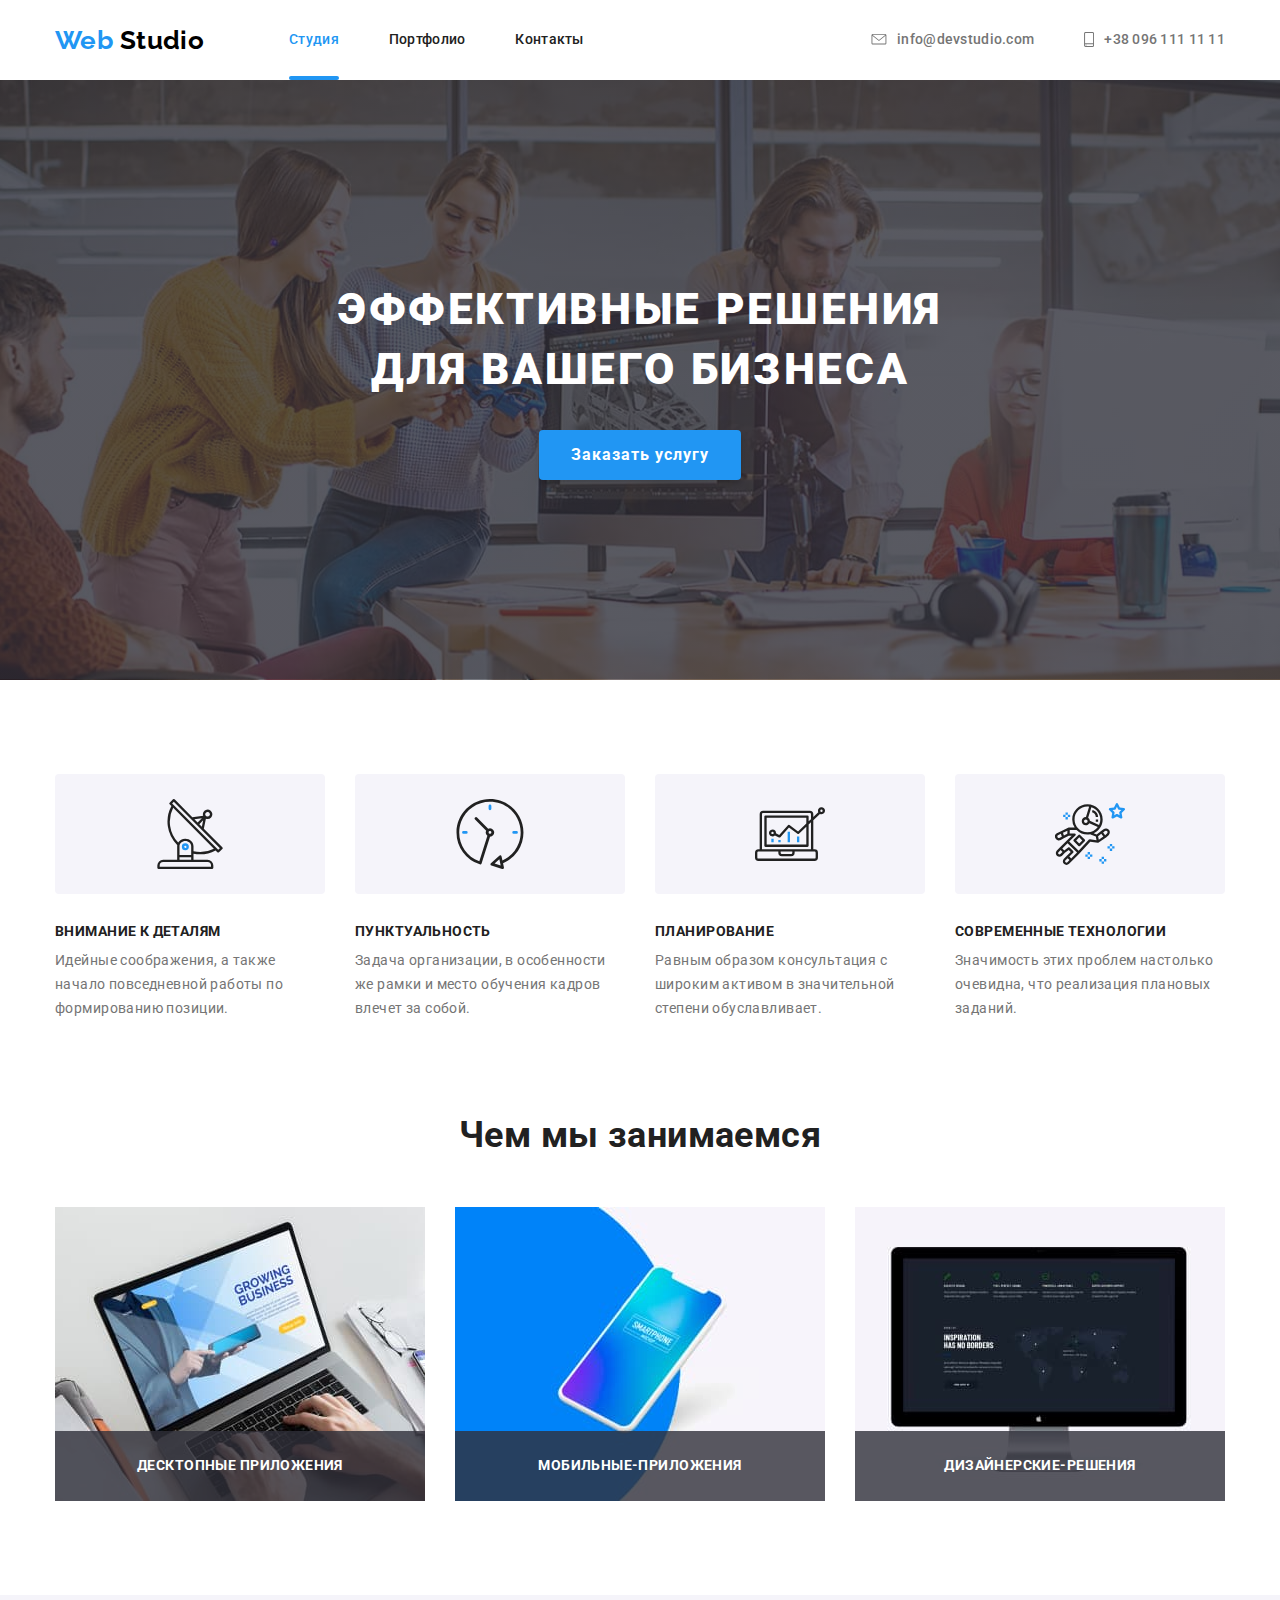
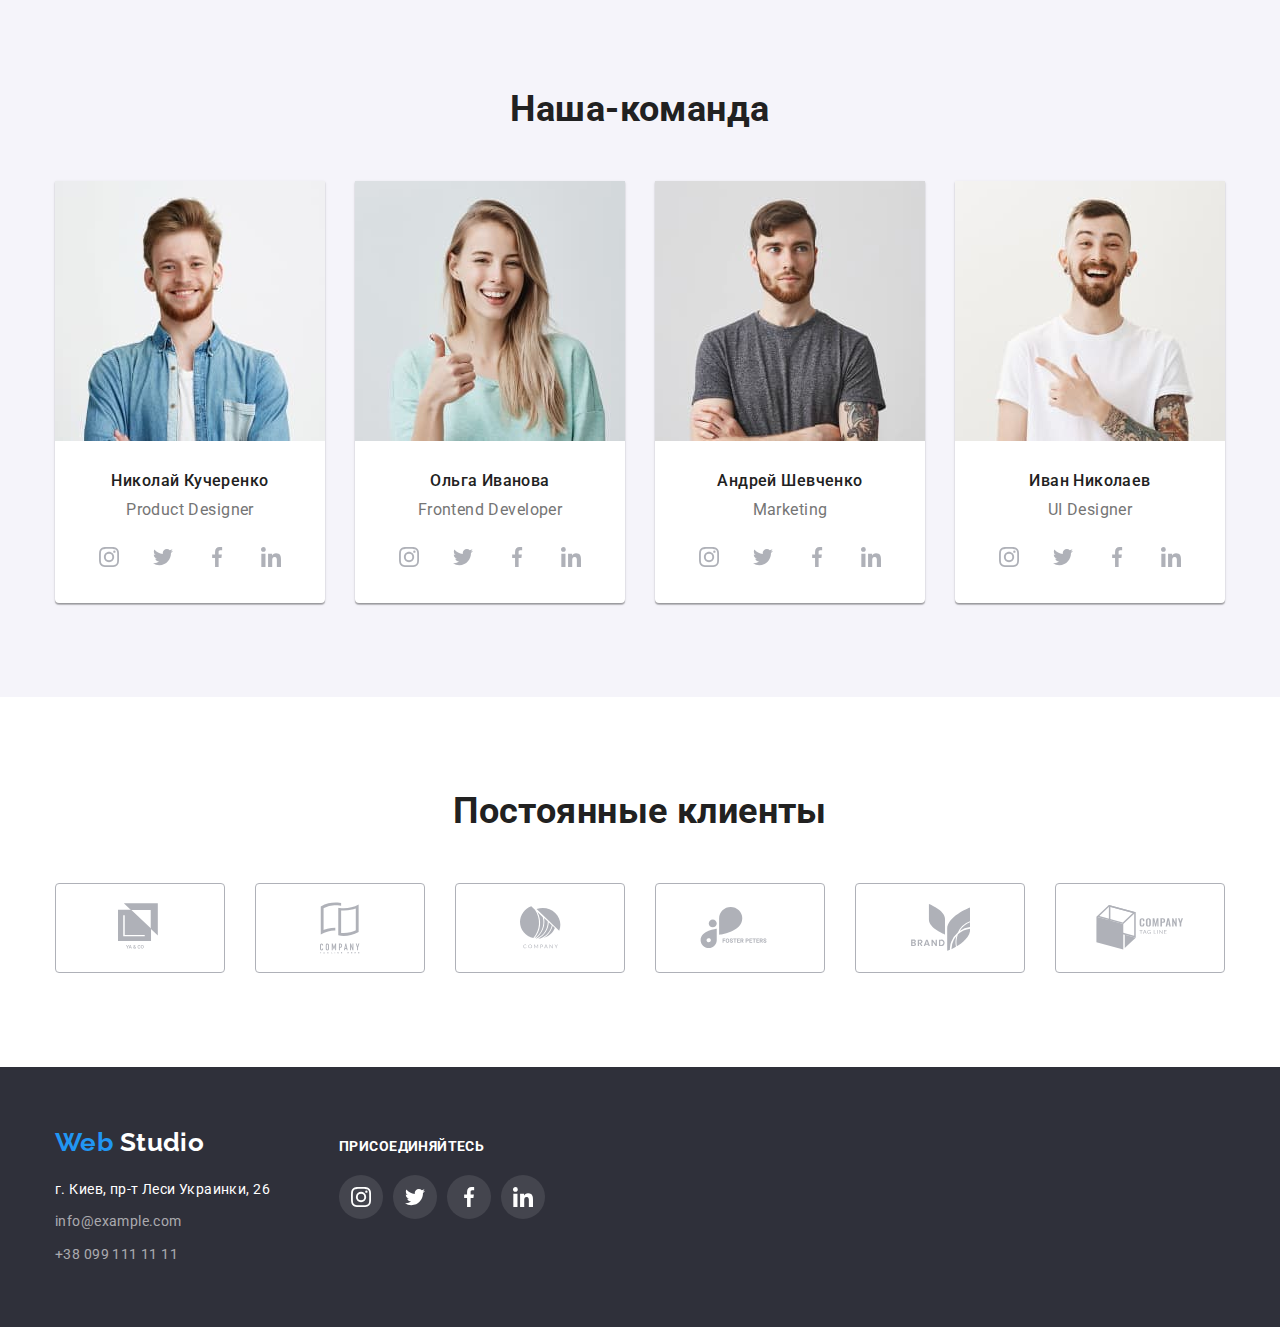
==== index.html @ 8d8c25d4 "Переносе всі файли і папки з попередньої домашки" ====
<!DOCTYPE html>
<html lang="ru">
  <head>
    <meta charset="UTF-8" />
    <meta name="viewport" content="width=device-width, initial-scale=1.0" />
    <title>Веб Студия</title>
    <link href="https://fonts.googleapis.com/css2?family=Raleway:wght@700&family=Roboto:wght@400;500;700;900&display=swap" rel="stylesheet" />
    <link rel="stylesheet" href="./css/normalize.css" />
    <link rel="stylesheet" href="./css/styles.css" />
  </head>
  <body>
    <!-- шапка-сайту -->
    <header class="header studio">
      <div class="container">
        <nav class="header-navigation">
          <a class="logo link" href="./index.html" lang="en">
            <span class="logo-word">Web</span>
            Studio
          </a>
          <ul class="navigation-list list">
            <li class="navigation-list-item">
              <a class="navigation-link link active" href="./index.html">Студия</a>
            </li>
            <li class="navigation-list-item">
              <a class="navigation-link link" href="./portfolio.html">Портфолио</a>
            </li>
            <li class="navigation-list-item">
              <a class="navigation-link link" href="">Контакты</a>
            </li>
          </ul>
        </nav>

        <address class="contacts address">
          <ul class="contacts-list list">
            <li class="contacts-list-item">
              <a class="contacts-list-item-link link" href="mailto:info@devstudio.com">
                <svg class="contacts-svg" width="16" height="11.2">
                  <use href="./img/sprite.svg#icon-envelope"></use>
                </svg>
                info@devstudio.com
              </a>
            </li>
            <li class="contacts-list-item list">
              <a class="contacts-list-item-link link" href="tel:+380961111111">
                <svg class="contacts-svg" width="10" height="15">
                  <use href="./img/sprite.svg#icon-smartphone"></use>
                </svg>
                +38 096 111 11 11
              </a>
            </li>
          </ul>
        </address>
      </div>
    </header>

    <!-- Герой -->
    <main>
      <!-- секція-герой -->
      <section class="hero">
        <h1 class="hero-title title">
          Эффективные решения<br />
          для вашего бизнеса
        </h1>
        <button class="hero-btn btn">Заказать услугу</button>
      </section>
      <!-- особливості -->
      <section class="features section">
        <div class="container">
          <h2 hidden>Наши особенности</h2>
          <ul class="features-list list">
            <li class="features-list-item">
              <div class="features-svg-wrapper">
                <svg width="70" height="70">
                  <use href="./img/sprite.svg#icon-antenna"></use>
                </svg>
              </div>
              <h3 class="features-title title">Внимание к деталям</h3>
              <p class="features-desc desc">
                Идейные соображения, а также начало повседневной работы по формированию позиции.
              </p>
            </li>
            <li class="features-list-item">
              <div class="features-svg-wrapper">
                <svg width="70" height="70">
                  <use href="./img/sprite.svg#icon-clock"></use>
                </svg>
              </div>
              <h3 class="features-title title">Пунктуальность</h3>
              <p class="features-desc desc">
                Задача организации, в особенности же рамки и место обучения кадров влечет за собой.
              </p>
            </li>
            <li class="features-list-item">
              <div class="features-svg-wrapper">
                <svg width="70" height="70">
                  <use href="./img/sprite.svg#icon-diagram"></use>
                </svg>
              </div>
              <h3 class="features-title title">Планирование</h3>
              <p class="features-desc desc">
                Равным образом консультация с широким активом в значительной степени обуславливает.
              </p>
            </li>
            <li class="features-list-item">
              <div class="features-svg-wrapper">
                <svg width="70" height="70">
                  <use href="./img/sprite.svg#icon-astronaut"></use>
                </svg>
              </div>
              <h3 class="features-title title">Современные технологии</h3>
              <p class="features-desc desc">
                Значимость этих проблем настолько очевидна, что реализация плановых заданий.
              </p>
            </li>
          </ul>
        </div>
      </section>

      <!-- Чим займаємся -->
      <section class="occupation section">
        <div class="container">
          <h2 class="section-title title">Чем мы занимаемся</h2>
          <ul class="occupation-list list">
            <li class="occupation-list-item">
              <img class="img" src="./img/features/features-1.jpg" alt="человек-роботает-за-нотбуком" width="370" height="294" />
              <p class="occupation-list-item-desc desc">
                Десктопные приложения
              </p>
            </li>
            <li class="occupation-list-item">
              <img class="img" src="./img/features/features-2.jpg" alt="изображение-смартфона" width="370" height="294" />
              <p class="occupation-list-item-desc desc">Мобильные-приложения</p>
            </li>
            <li class="occupation-list-item">
              <img class="img" src="./img/features/features-3.jpg" alt="монытор-комп'ютера" width="370" height="294" />
              <p class="occupation-list-item-desc desc">Дизайнерские-решения</p>
            </li>
          </ul>
        </div>
      </section>

      <!-- Команда -->
      <section class="our-team section">
        <div class="container">
          <h2 class="section-title title">Наша-команда</h2>
          <ul class="our-team-list list">
            <li class="our-team-list-item">
              <img class="avatar img" src="./img/team/teamate-1.jpg" alt="Участник-1" width="270" height="260" />
              <h3 class="teammate-name title">Николай Кучеренко</h3>
              <p class="teammate-profession desc" lang="en">Product Designer</p>
              <ul class="social-links-list list">
                <li class="social-links-list-item">
                  <a class="social-link link" href="" aria-label="иконка-инстаграма"
                    ><svg class="social-link-svg" width="20" height="20">
                      <use href="./img/sprite.svg#icon-instagram"></use>
                    </svg>
                  </a>
                </li>
                <li class="social-links-list-item">
                  <a class="social-link link" href="" aria-label="иконка-твиттера"
                    ><svg class="social-link-svg" width="20" height="20">
                      <use href="./img/sprite.svg#icon-twitter"></use>
                    </svg>
                  </a>
                </li>
                <li class="social-links-list-item">
                  <a class="social-link link" href="" aria-label="иконка-фейсбука"
                    ><svg class="social-link-svg" width="20" height="20">
                      <use href="./img/sprite.svg#icon-facebook"></use>
                    </svg>
                  </a>
                </li>
                <li class="social-links-list-item">
                  <a class="social-link link" href="" aria-label="иконка-линкедина"
                    ><svg class="social-link-svg" width="20" height="20">
                      <use href="./img/sprite.svg#icon-linkedin"></use>
                    </svg>
                  </a>
                </li>
              </ul>
            </li>
            <li class="our-team-list-item">
              <img class="avatar img" src="./img/team/teamate-2.jpg" alt="Участник-2" width="270" height="260" />
              <h3 class="teammate-name title">Ольга Иванова</h3>
              <p class="teammate-profession desc" lang="en">
                Frontend Developer
              </p>
              <ul class="social-links-list list">
                <li class="social-links-list-item">
                  <a class="social-link link" href="" aria-label="иконка-инстаграма"
                    ><svg class="social-link-svg" width="20" height="20">
                      <use href="./img/sprite.svg#icon-instagram"></use>
                    </svg>
                  </a>
                </li>
                <li class="social-links-list-item">
                  <a class="social-link link" href="" aria-label="иконка-твиттера"
                    ><svg class="social-link-svg" width="20" height="20">
                      <use href="./img/sprite.svg#icon-twitter"></use>
                    </svg>
                  </a>
                </li>
                <li class="social-links-list-item">
                  <a class="social-link link" href="" aria-label="иконка-фейсбука"
                    ><svg class="social-link-svg" width="20" height="20">
                      <use href="./img/sprite.svg#icon-facebook"></use>
                    </svg>
                  </a>
                </li>
                <li class="social-links-list-item">
                  <a class="social-link link" href="" aria-label="иконка-линкедина"
                    ><svg class="social-link-svg" width="20" height="20">
                      <use href="./img/sprite.svg#icon-linkedin"></use>
                    </svg>
                  </a>
                </li>
              </ul>
            </li>
            <li class="our-team-list-item">
              <img class="avatar img" src="./img/team/teamate-3.jpg" alt="Участник-3" width="270" height="260" />
              <h3 class="teammate-name title">Андрей Шевченко</h3>
              <p class="teammate-profession desc" lang="en">Marketing</p>
              <ul class="social-links-list list">
                <li class="social-links-list-item">
                  <a class="social-link link" href="" aria-label="иконка-инстаграма"
                    ><svg class="social-link-svg" width="20" height="20">
                      <use href="./img/sprite.svg#icon-instagram"></use>
                    </svg>
                  </a>
                </li>
                <li class="social-links-list-item">
                  <a class="social-link link" href="" aria-label="иконка-твиттера"
                    ><svg class="social-link-svg" width="20" height="20">
                      <use href="./img/sprite.svg#icon-twitter"></use>
                    </svg>
                  </a>
                </li>
                <li class="social-links-list-item">
                  <a class="social-link link" href="" aria-label="иконка-фейсбука"
                    ><svg class="social-link-svg" width="20" height="20">
                      <use href="./img/sprite.svg#icon-facebook"></use>
                    </svg>
                  </a>
                </li>
                <li class="social-links-list-item">
                  <a class="social-link link" href="" aria-label="иконка-линкедина"
                    ><svg class="social-link-svg" width="20" height="20">
                      <use href="./img/sprite.svg#icon-linkedin"></use>
                    </svg>
                  </a>
                </li>
              </ul>
            </li>
            <li class="our-team-list-item">
              <img class="avatar img" src="./img/team/teamate-4.jpg" alt="Участник-4" width="270" height="260" />
              <h3 class="teammate-name title">Иван Николаев</h3>
              <p class="teammate-profession desc" lang="en">UI Designer</p>
              <ul class="social-links-list list">
                <li class="social-links-list-item">
                  <a class="social-link link" href="" aria-label="иконка-инстаграма"
                    ><svg class="social-link-svg" width="20" height="20">
                      <use href="./img/sprite.svg#icon-instagram"></use>
                    </svg>
                  </a>
                </li>
                <li class="social-links-list-item">
                  <a class="social-link link" href="" aria-label="иконка-твиттера"
                    ><svg class="social-link-svg" width="20" height="20">
                      <use href="./img/sprite.svg#icon-twitter"></use>
                    </svg>
                  </a>
                </li>
                <li class="social-links-list-item">
                  <a class="social-link link" href="" aria-label="иконка-фейсбука"
                    ><svg class="social-link-svg" width="20" height="20">
                      <use href="./img/sprite.svg#icon-facebook"></use>
                    </svg>
                  </a>
                </li>
                <li class="social-links-list-item">
                  <a class="social-link link" href="" aria-label="иконка-линкедина"
                    ><svg class="social-link-svg" width="20" height="20">
                      <use href="./img/sprite.svg#icon-linkedin"></use>
                    </svg>
                  </a>
                </li>
              </ul>
            </li>
          </ul>
        </div>
      </section>

      <!-- Постійні клієнти -->
      <section class="clients section">
        <div class="container">
          <h2 class="section-title title">Постоянные клиенты</h2>
          <ul class="clients-list list">
            <li class="clients-list-item">
              <a class="clients-list-item-link link" href="" aria-label="логотип клиента-1">
                <svg class="clients-svg" width="44" height="49">
                  <use href="./img/sprite.svg#icon-company-1"></use>
                </svg>
              </a>
            </li>
            <li class="clients-list-item">
              <a class="clients-list-item-link link" href="" aria-label="логотип клиента-2">
                <svg class="clients-svg" width="40" height="52">
                  <use href="./img/sprite.svg#icon-company-2"></use>
                </svg>
              </a>
            </li>
            <li class="clients-list-item">
              <a class="clients-list-item-link link" href="" aria-label="логотип клиента-3">
                <svg class="clients-svg" width="41" height="43">
                  <use href="./img/sprite.svg#icon-company-3"></use>
                </svg>
              </a>
            </li>
            <li class="clients-list-item">
              <a class="clients-list-item-link link" href="" aria-label="логотип клиента-4">
                <svg class="clients-svg" width="80" height="42">
                  <use href="./img/sprite.svg#icon-company-4"></use>
                </svg>
              </a>
            </li>
            <li class="clients-list-item">
              <a class="clients-list-item-link link" href="" aria-label="логотип клиента-5">
                <svg class="clients-svg" width="59" height="47">
                  <use href="./img/sprite.svg#icon-company-5"></use>
                </svg>
              </a>
            </li>
            <li class="clients-list-item">
              <a class="clients-list-item-link link" href="" aria-label="логотип клиента-6">
                <svg class="clients-svg" width="88" height="45">
                  <use href="./img/sprite.svg#icon-company-6"></use>
                </svg>
              </a>
            </li>
          </ul>
        </div>
      </section>
    </main>

    <!-- Підвал -->
    <footer class="footer">
      <div class="container">
        <div class="address-wrapper">
          <a class="logo link" href="./index.html" lang="en"> <span class="logo-word">Web</span> Studio</a>
          <address class="footer-address address">
            <ul class="footer-address-list list">
              <li class="footer-address-list-item">
                <a class="footer-address-link link" href="https://goo.gl/maps/MU3WiRRfkpYuApnx9" target="_blank">
                  г. Киев, пр-т Леси Украинки, 26
                </a>
              </li>
              <li class="footer-address-list-item">
                <a class="footer-contacts-link link" href="mailto:info@example.com">
                  info@example.com
                </a>
              </li>
              <li class="footer-address-list-item">
                <a class="footer-contacts-link link" href="tel:+380991111111">
                  +38 099 111 11 11
                </a>
              </li>
            </ul>
          </address>
        </div>

        <div class="social-links-wrapper">
          <b class="footer-subtitle desc">присоединяйтесь</b>
          <ul class="footer-social-links-list list">
            <li class="footer-social-links-list-item">
              <a class="footer-social-link link" href="" aria-label="иконка инстаграма"
                ><svg width="20" height="20">
                  <use href="./img/sprite.svg#icon-footer-instagram"></use>
                </svg>
              </a>
            </li>
            <li class="footer-social-links-list-item">
              <a class="footer-social-link link" href="" aria-label="иконка твиттера"
                ><svg width="20" height="20">
                  <use href="./img/sprite.svg#icon-footer-twitter"></use>
                </svg>
              </a>
            </li>
            <li class="footer-social-links-list-item">
              <a class="footer-social-link link" href="" aria-label="иконка фейсбука"
                ><svg width="20" height="20">
                  <use href="./img/sprite.svg#icon-footer-facebook"></use>
                </svg>
              </a>
            </li>
            <li class="footer-social-links-list-item">
              <a class="footer-social-link link" href="" aria-label="иконка линкедина"
                ><svg width="20" height="20">
                  <use href="./img/sprite.svg#icon-footer-linkedin"></use>
                </svg>
              </a>
            </li>
          </ul>
        </div>
      </div>
    </footer>
  </body>
</html>
---- css/styles.css ----
/* другорядний колір тексту #212121 */
/* акцент #2196F3 */
/* білий #FFFFFF */
/* фон заголовків rgba(47, 48, 58, 0.8) */
/* другорядний колір фону #F5F4FA; */

:root {
  --primary-bg-color: #ffffff;
  --secondary-bg-color: #f5f4fa;
  --primary-text-color: #757575;
  --title-text-color: #212121;
  --accent-color: #2196f3;
  --text-accent-color: #ffffff;
  --dark-theme-text-color: #ffffff;
  --portfolio-button-bg-color: #f5f4fa;
  --portfolio-button-title-color: #212121;
  --portfolio-hover-bg-color: rgba(33, 150, 243, 0.9);
}

html {
  box-sizing: border-box;
}

*,
*::before,
*::after {
  box-sizing: inherit;
}

body {
  background-color: var(--primary-bg-color);
  color: var(--primary-text-color);

  font-family: 'Roboto', sans-serif;
  font-size: 14px;
  line-height: 1.14;
  letter-spacing: 0.03em;
}

.section {
  padding-top: 94px;
  padding-bottom: 94px;
}

.address {
  font-style: normal;
}

.link {
  text-decoration: none;
  display: block;
}

.list {
  margin-top: 0;
  margin-bottom: 0;
  padding-left: 0;
  list-style: none;
}

.desc {
  margin-top: 0;
  margin-bottom: 0;
}

.title {
  margin-top: 0;
}

.img {
  display: block;
}

:focus {
  outline: none;
}

.container {
  width: 1200px;
  margin-left: auto;
  margin-right: auto;
  padding-left: 15px;
  padding-right: 15px;
}

/* Header */

.header {
  border-bottom: 1px solid #ececec;
}

.header.studio {
  border: none;
}

.header > .container {
  display: flex;
  align-items: center;
  justify-content: space-between;
}

.header-navigation {
  display: flex;
  align-items: center;
}

.logo {
  margin-right: 85px;

  color: #000000;
  font-family: 'Raleway', sans-serif;
  font-weight: 700;
  font-size: 26px;
  line-height: 1.19;
}

.logo-word {
  color: #2196f3;
}

/* Navigation */

.navigation-list {
  display: flex;
}

.navigation-list-item:not(:last-child) {
  margin-right: 50px;
}

.navigation-link {
  position: relative;

  padding-top: 32px;
  padding-bottom: 32px;

  transition: color 250ms cubic-bezier(0.4, 0, 0.2, 1);

  font-weight: 500;
  letter-spacing: 0.02em;
  color: var(--title-text-color);
}

.navigation-link.active {
  color: var(--accent-color);
}

.active::after {
  position: absolute;
  bottom: 0;
  left: 0;

  display: block;
  content: '';
  width: 100%;
  height: 4px;
  border-radius: 2px;

  background-color: var(--accent-color);
}

.navigation-link:hover,
.navigation-link:focus {
  color: var(--accent-color);
}

/* Contacts */

.contacts-list {
  display: flex;
}

.contacts-list-item:not(:last-child) {
  margin-right: 50px;
}

.contacts-list-item-link {
  display: flex;
  align-items: center;

  transition: color;

  color: var(--primary-text-color);
  font-weight: 500;
  letter-spacing: 0.02em;
}

.contacts-svg {
  margin-right: 10px;

  transition: fill;

  fill: var(--primary-text-color);
}

.contacts-list-item-link,
.contacts-svg {
  transition: 250ms cubic-bezier(0.4, 0, 0.2, 1);
}

.contacts-list-item-link:hover,
.contacts-list-item-link:focus,
.contacts-list-item-link:hover .contacts-svg,
.contacts-list-item-link:focus .contacts-svg {
  fill: var(--accent-color);
  color: var(--accent-color);
}

/* Hero */

.hero {
  max-width: 1600px;
  margin-right: auto;
  margin-left: auto;
  padding-top: 200px;
  padding-bottom: 200px;

  background-image: linear-gradient(rgba(47, 48, 58, 0.8), rgba(47, 48, 58, 0.8)), url(../img/hero/hero-bg.jpg);
  background-size: cover;
  background-position: center;

  text-align: center;
}

.hero-title {
  margin-bottom: 30px;

  color: var(--dark-theme-text-color);
  font-weight: 900;
  font-size: 44px;
  line-height: 1.36;
  letter-spacing: 0.06em;
  text-transform: uppercase;
}

.hero-btn {
  padding-top: 10px;
  padding-right: 32px;
  padding-bottom: 10px;
  padding-left: 32px;
  border-radius: 4px;

  outline: none;
  border: none;
  cursor: pointer;

  transition: background-color 250ms cubic-bezier(0.4, 0, 0.2, 1);

  font-family: inherit;
  font-weight: 700;
  font-size: 16px;
  line-height: 1.87;
  text-align: center;
  letter-spacing: 0.06em;
  color: var(--dark-theme-text-color);

  background-color: var(--accent-color);
  box-shadow: 0px 4px 4px rgba(0, 0, 0, 0.15);
}

.hero-btn:hover,
.hero-btn:focus {
  background-color: #188ce8;
}

/* Features */

.features.section {
  padding-bottom: 47px;
}

.features-list {
  display: flex;
}

.features-list-item:not(:last-child) {
  margin-right: 30px;
}

.features-svg-wrapper {
  display: flex;
  justify-content: center;
  align-items: center;

  width: 270px;
  height: 120px;
  margin-bottom: 30px;
  border-radius: 4px;

  background-color: #f5f4fa;
}

.features-title {
  margin-bottom: 10px;

  color: var(--title-text-color);
  font-weight: 700;
  font-size: 14px;
  text-transform: uppercase;
}

.features-desc {
  color: var(--primary-text-color);
  font-weight: 400;
  font-size: 14px;
  line-height: 1.71;
}

/* what we do */
/* sections-titles */

.occupation.section {
  padding-top: 47px;
}

.section-title {
  margin-bottom: 50px;

  color: var(--title-text-color);
  font-weight: 700;
  font-size: 36px;
  line-height: 1.16;
  text-align: center;
}

.occupation-list {
  display: flex;
}

.occupation-list-item {
  position: relative;
}

.occupation-list-item:not(:last-child) {
  margin-right: 30px;
}

.occupation-list-item-desc {
  position: absolute;
  bottom: 0;
  left: 0;
  width: 100%;

  padding-top: 27px;
  padding-bottom: 27px;

  font-weight: 700;
  font-size: 14px;
  text-transform: uppercase;
  text-align: center;
  color: var(--dark-theme-text-color);

  background-color: rgba(47, 48, 58, 0.8);
}

/* team */

.our-team {
  background-color: #f5f4fa;
}

.our-team-list {
  display: flex;
}

.our-team-list-item {
  background-color: #ffffff;
  box-shadow: 0px 2px 1px rgba(0, 0, 0, 0.2), 0px 1px 1px rgba(0, 0, 0, 0.14), 0px 1px 3px rgba(0, 0, 0, 0.12);
  border-radius: 0px 0px 4px 4px;

  transition: transform 250ms linear;
}

.our-team-list-item:hover {
  transform: scale(1.1);
}

.our-team-list-item:not(:last-child) {
  margin-right: 30px;
}

.avatar {
  margin-bottom: 30px;
}

.teammate-name,
.teammate-profession {
  color: var(--title-text-color);
  font-weight: 500;
  font-size: 16px;
  line-height: 1.19;
  text-align: center;
}

.teammate-name {
  margin-bottom: 10px;
}

.teammate-profession {
  margin-bottom: 16px;

  color: var(--primary-text-color);
  font-weight: 400;
}

.social-links-list {
  display: flex;

  padding-right: 32px;
  padding-bottom: 24px;
  padding-left: 32px;
}

.social-links-list-item:not(:last-child) {
  margin-right: 10px;
}

.social-link {
  display: flex;
  justify-content: center;
  align-items: center;

  width: 44px;
  height: 44px;
  border-radius: 50%;

  transition: background-color 250ms cubic-bezier(0.4, 0, 0.2, 1);
}

.social-link-svg {
  fill: #afb1b8;

  transition: fill 250ms cubic-bezier(0.4, 0, 0.2, 1);
}

.social-link:hover .social-link-svg,
.social-link:focus .social-link-svg {
  fill: #ffffff;
}

.social-link:hover,
.social-link:focus {
  background-color: var(--accent-color);
}

/* Clients */

.clients-list {
  display: flex;
}

.clients-list-item:not(:last-child) {
  margin-right: 30px;
}

.clients-list-item-link {
  display: flex;
  justify-content: center;
  align-items: center;

  transition: border-color 250ms cubic-bezier(0.4, 0, 0.2, 1);

  width: 170px;
  height: 90px;
  border: 1px solid #afb1b8;
  border-radius: 4px;
}

.clients-svg {
  fill: #afb1b8;

  transition: fill 250ms cubic-bezier(0.4, 0, 0.2, 1);
}

.clients-list-item-link:hover,
.clients-list-item-link:focus,
.clients-list-item-link:hover .clients-svg,
.clients-list-item-link:focus .clients-svg {
  fill: var(--accent-color);
  border-color: var(--accent-color);
}

/* Footer */

.footer {
  background-color: #2f303a;
}

.footer > .container {
  display: flex;
  align-items: baseline;
  padding-top: 60px;
  padding-bottom: 60px;
}

.address-wrapper {
  margin-right: 69px;
}

.footer .logo {
  margin-right: 0;
  margin-bottom: 20px;
  color: #ffffff;
}

.footer-address-list-item:not(:last-child) {
  margin-bottom: 9px;
}

.footer-address-link,
.footer-contacts-link {
  color: var(--dark-theme-text-color);

  font-weight: 400;
  line-height: 1.71;
}

.footer-contacts-link {
  color: rgba(255, 255, 255, 0.6);
}

.social-links-wrapper {
  margin-right: 94px;
}

.footer-subtitle {
  display: block;
  margin-bottom: 20px;
  color: var(--dark-theme-text-color);

  font-weight: 700;
  text-transform: uppercase;
}

.footer-social-links-list {
  display: flex;
}

.footer-social-links-list-item:not(:last-child) {
  margin-right: 10px;
}

.footer-social-link {
  display: flex;
  justify-content: center;
  align-items: center;

  transition: background-color 250ms cubic-bezier(0.4, 0, 0.2, 1);

  width: 44px;
  height: 44px;
  border-radius: 50%;

  background-color: rgba(255, 255, 255, 0.1);
}

.footer-social-link:hover,
.footer-social-link:focus {
  background-color: var(--accent-color);
}

/* PORTFOLIO */

.portfolio-filter-list {
  display: flex;
  justify-content: center;
  margin-bottom: 50px;
}

.portfolio-filter-item:not(:last-child) {
  margin-right: 8px;
}

.portfolio-filter-button {
  padding-top: 6px;
  padding-right: 22px;
  padding-bottom: 6px;
  padding-left: 22px;
  border-radius: 4px;

  transition: background-color 250ms cubic-bezier(0.4, 0, 0.2, 1), color 250ms cubic-bezier(0.4, 0, 0.2, 1),
    box-shadow 250ms cubic-bezier(0.4, 0, 0.2, 1);

  outline: none;
  cursor: pointer;
  border: none;

  font-weight: 500;
  font-size: 16px;
  line-height: 1.62;
  letter-spacing: 0.03em;

  background-color: var(--portfolio-button-bg-color);
  color: var(--portfolio-button-title-color);
}

.portfolio-filter-button:hover,
.portfolio-filter-button:focus {
  background-color: var(--accent-color);
  color: var(--text-accent-color);
  box-shadow: 0px 2px 2px rgba(0, 0, 0, 0.12), 0px 1px 2px rgba(0, 0, 0, 0.08), 0px 3px 1px rgba(0, 0, 0, 0.1);
}

.portfolio-cards-list {
  display: flex;
  flex-wrap: wrap;
}

.portfolio-cards-list-item {
  width: 370px;
}

.portfolio-cards-list-link {
  transition: box-shadow 250ms cubic-bezier(0.4, 0, 0.2, 1);
}

.portfolio-cards-list-link:hover,
.portfolio-cards-list-link:focus {
  box-shadow: 1px 4px 6px rgba(0, 0, 0, 0.16), 0px 4px 4px rgba(0, 0, 0, 0.06), 0px 1px 1px rgba(0, 0, 0, 0.12);
}

.portfolio-cards-list-item:not(:nth-child(3n)) {
  margin-right: 30px;
}

.portfolio-cards-list-item:not(:nth-last-child(-n + 3)) {
  margin-bottom: 30px;
}

.portfolio-cards-overlay {
  position: relative;
  overflow: hidden;
}

.portfolio-cards-hover-desc {
  display: flex;
  align-items: center;

  position: absolute;
  top: 0;
  left: 0;

  width: 100%;
  height: 100%;
  padding-right: 24px;
  padding-left: 24px;

  transform: translateY(100%);
  transition: transform 250ms cubic-bezier(0.4, 0, 0.2, 1);

  font-weight: 400;
  font-size: 18px;
  line-height: 1.56;
  color: var(--text-accent-color);
  background-color: var(--portfolio-hover-bg-color);
}

.portfolio-cards-list-link:hover .portfolio-cards-hover-desc,
.portfolio-cards-list-link:focus .portfolio-cards-hover-desc {
  transform: translateY(0);
}

.cards-description-wrapper {
  padding-top: 20px;
  padding-right: 24px;
  padding-bottom: 20px;
  padding-left: 24px;
  border-right: 1px solid #eeeeee;
  border-bottom: 1px solid #eeeeee;
  border-left: 1px solid #eeeeee;
}

.portfolio-cards-subtitle {
  margin-bottom: 4px;

  font-weight: 700;
  font-size: 18px;
  line-height: 2;
  letter-spacing: 0.06em;
  color: var(--title-text-color);
}

.portfolio-cards-desc {
  font-weight: 400;
  font-size: 16px;
  line-height: 1.87;
  color: var(--primary-text-color);
}
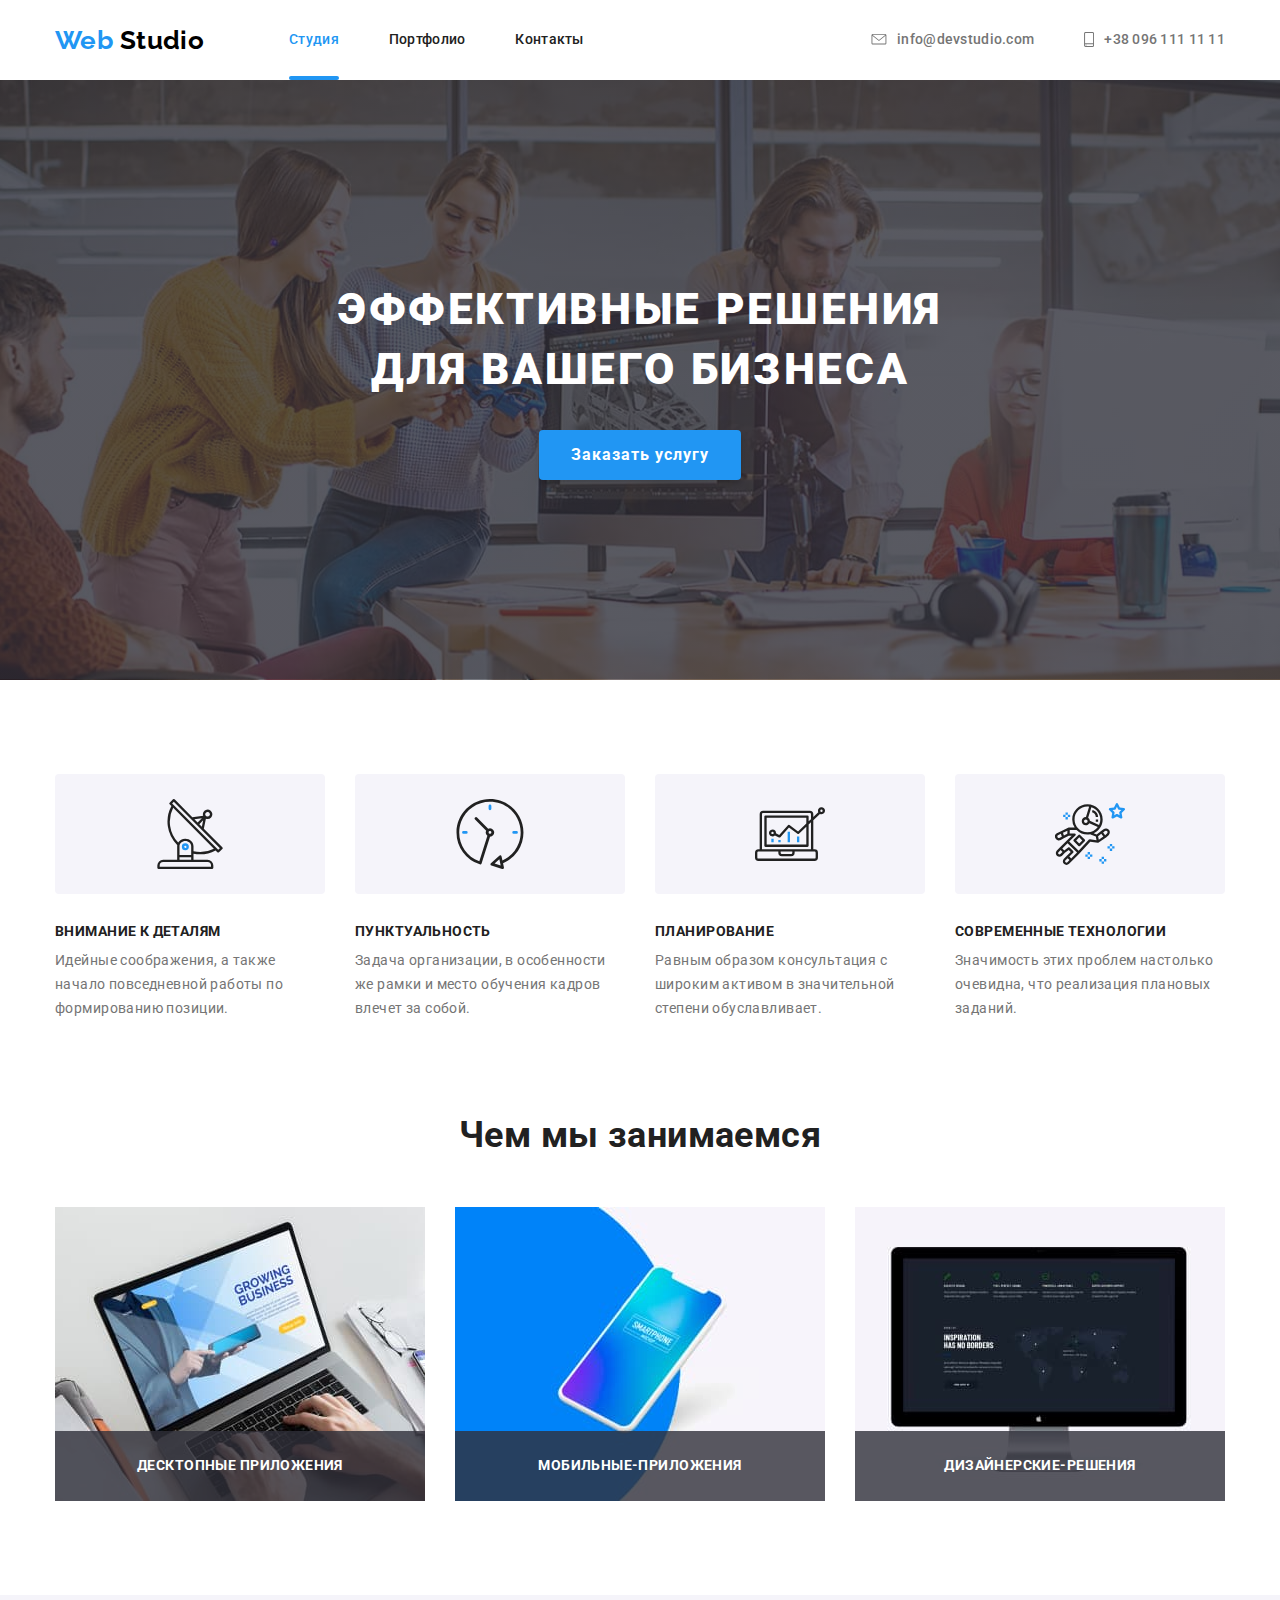
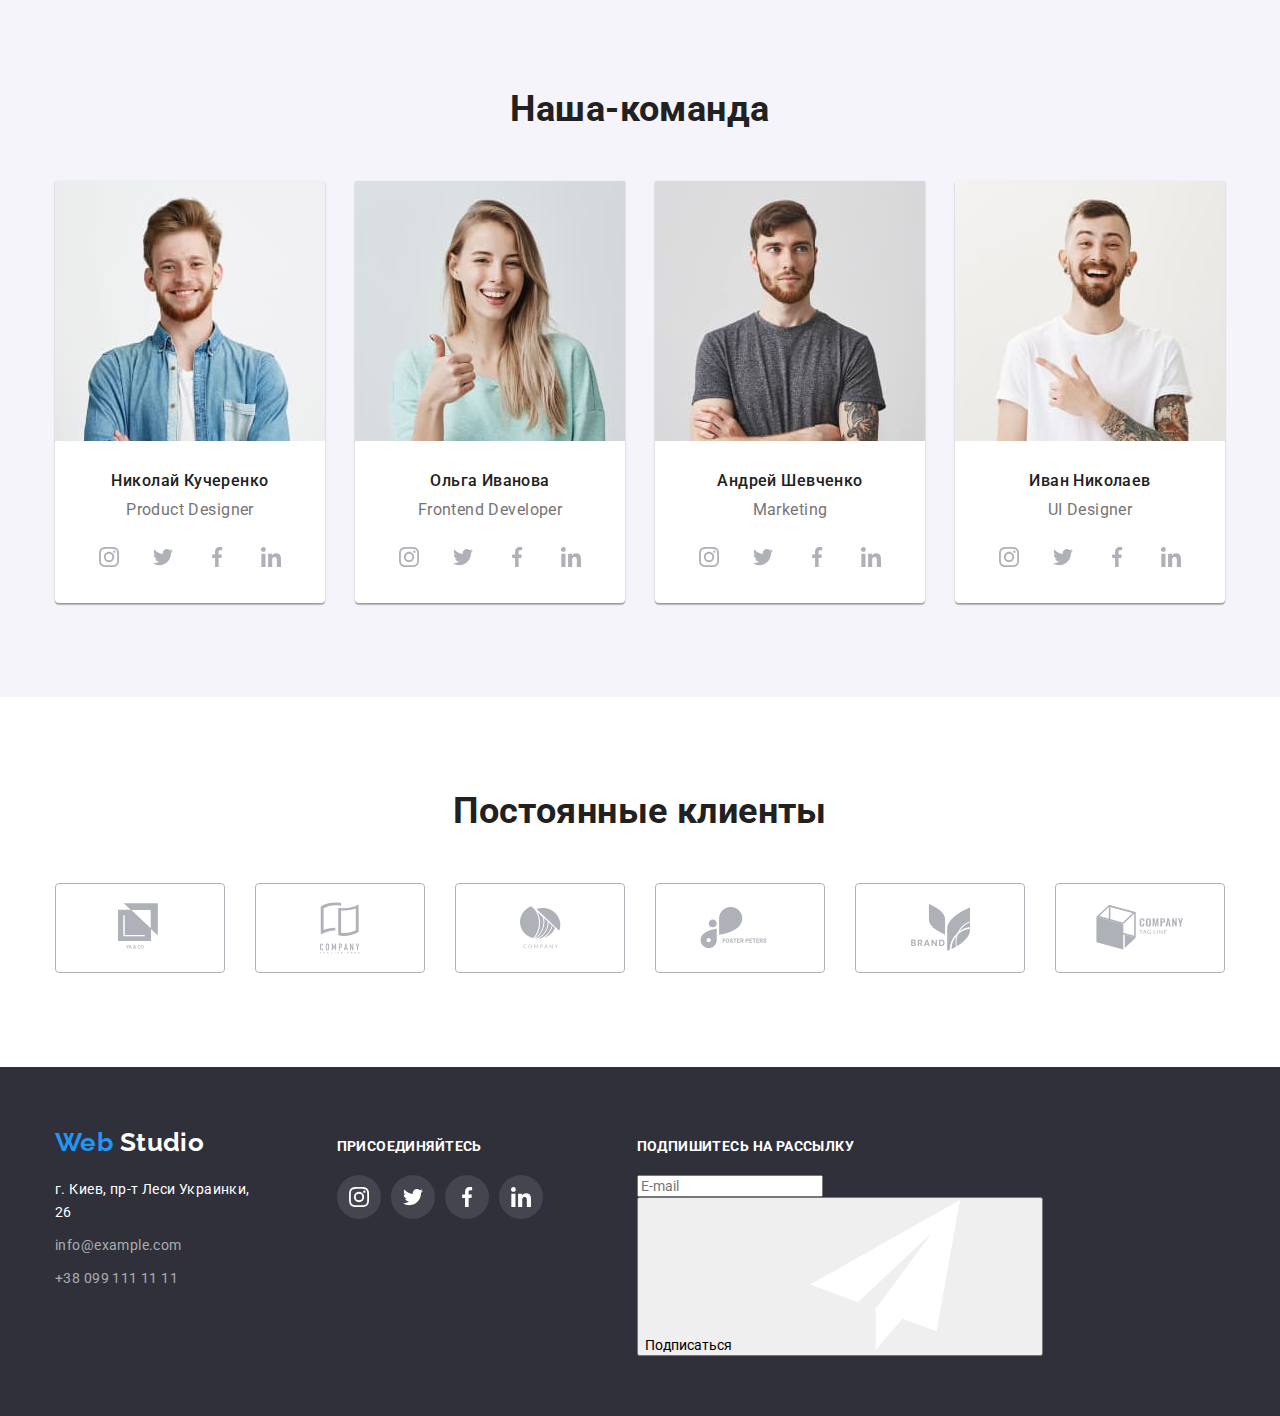
==== commit 3eef27f8: "додає розмітку форми в футері" ====
--- a/index.html
+++ b/index.html
@@ -401,6 +401,19 @@
             </li>
           </ul>
         </div>
+
+        <form action="#">
+          <b class="footer-subtitle desc">Подпишитесь на рассылку</b>
+          <div class="footer-form-fild">
+            <input class="footer-form-input" type="email" name="user-email" placeholder="E-mail" />
+            <button class="footer-form-button" type="submit">
+              Подписаться
+              <svg class="footer-form-svg">
+                <use href="./img/sprite.svg#icon-icon-send"></use>
+              </svg>
+            </button>
+          </div>
+        </form>
       </div>
     </footer>
   </body>
